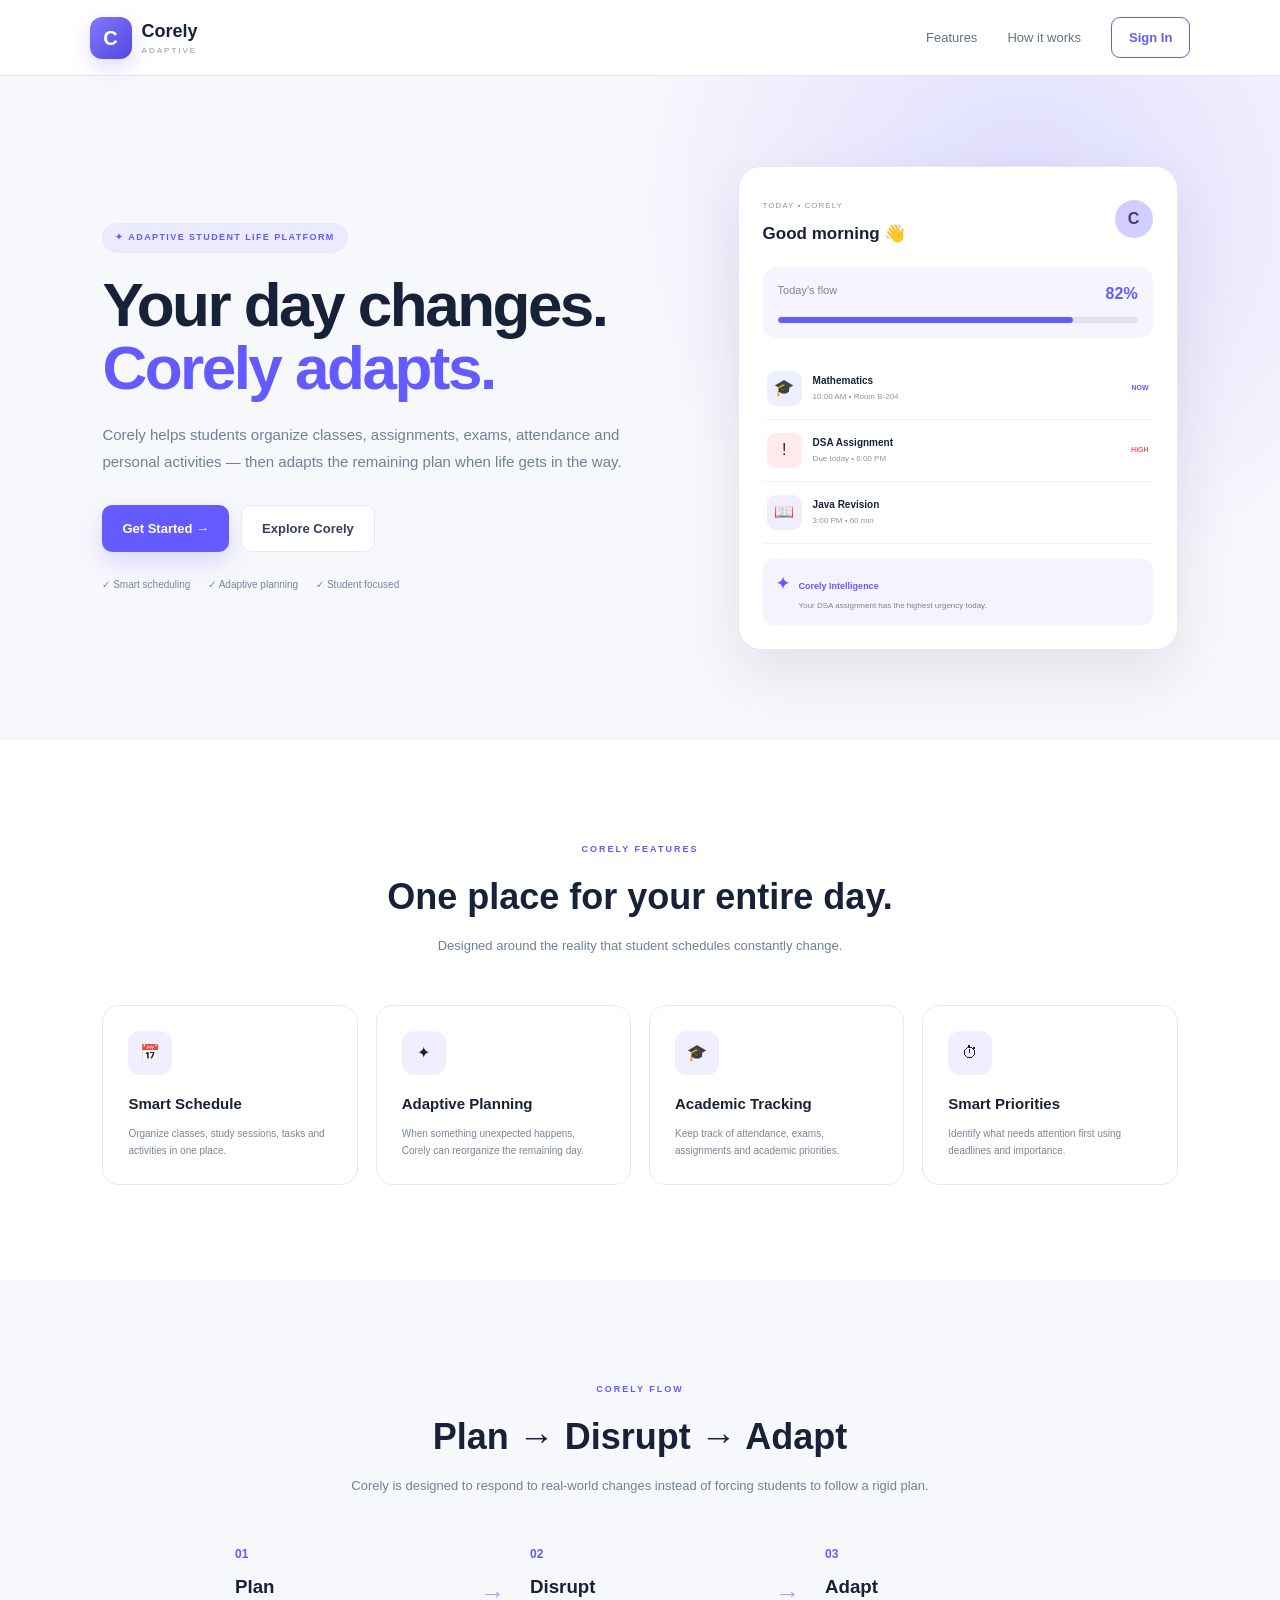
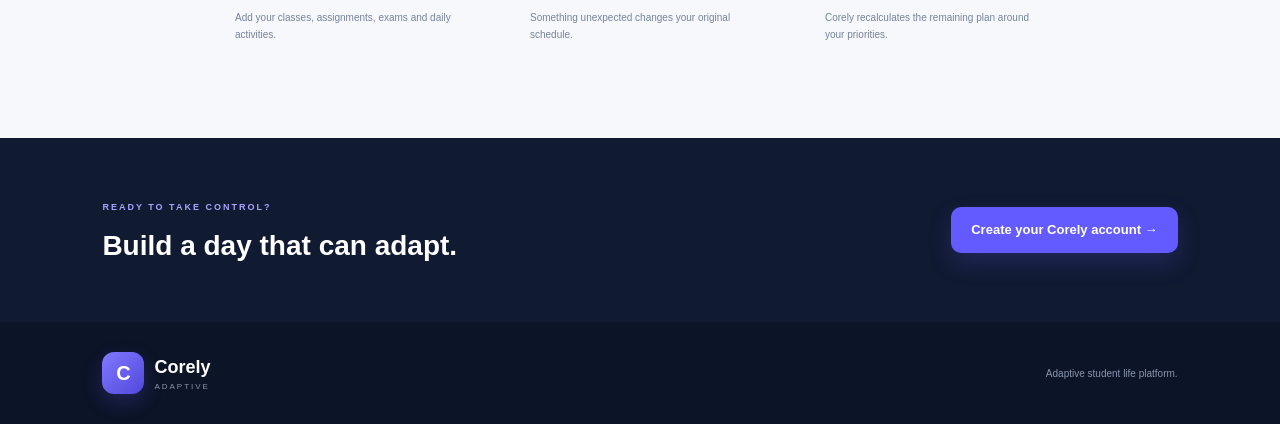
==== frontend/index.html @ 22fdfe1d "Initialize Corely project" ====
<!DOCTYPE html>
<html lang="en">

<head>

    <meta charset="UTF-8">

    <meta name="viewport"
          content="width=device-width, initial-scale=1.0">

    <meta name="description"
          content="Corely - Adaptive Student Life Platform">

    <title>Corely | Adaptive Student Life</title>

    <link rel="stylesheet"
          href="css/style.css">

</head>

<body>

<header class="navbar">

    <a href="index.html" class="brand">

        <div class="brand-logo">C</div>

        <div>
            <strong>Corely</strong>
            <span>ADAPTIVE</span>
        </div>

    </a>


    <nav class="desktop-nav">

        <a href="#features">Features</a>

        <a href="#how-it-works">How it works</a>

        <a href="login.html"
           class="nav-login">
            Sign In
        </a>

    </nav>


    <button class="mobile-menu-btn"
            id="mobileMenuBtn"
            aria-label="Open menu">
        ☰
    </button>

</header>


<div class="mobile-menu" id="mobileMenu">

    <a href="#features">Features</a>

    <a href="#how-it-works">
        How it works
    </a>

    <a href="login.html">
        Sign In
    </a>

</div>


<main>

<section class="hero">

    <div class="hero-content">

        <div class="eyebrow">
            ✦ ADAPTIVE STUDENT LIFE PLATFORM
        </div>

        <h1>
            Your day changes.
            <span>Corely adapts.</span>
        </h1>

        <p>
            Corely helps students organize classes,
            assignments, exams, attendance and
            personal activities — then adapts the
            remaining plan when life gets in the way.
        </p>


        <div class="hero-actions">

            <a href="register.html"
               class="btn btn-primary">
                Get Started →
            </a>

            <a href="#features"
               class="btn btn-secondary">
                Explore Corely
            </a>

        </div>


        <div class="hero-points">

            <span>✓ Smart scheduling</span>

            <span>✓ Adaptive planning</span>

            <span>✓ Student focused</span>

        </div>

    </div>


    <div class="hero-dashboard">

        <div class="dashboard-window">

            <div class="window-top">

                <div>
                    <small>TODAY • CORELY</small>

                    <h3>
                        Good morning 👋
                    </h3>
                </div>

                <div class="avatar">
                    C
                </div>

            </div>


            <div class="flow-card">

                <div class="flow-header">

                    <span>
                        Today's flow
                    </span>

                    <strong>
                        82%
                    </strong>

                </div>

                <div class="progress-bar">
                    <div style="width:82%"></div>
                </div>

            </div>


            <div class="mini-task">

                <div class="task-symbol blue">
                    🎓
                </div>

                <div>
                    <strong>Mathematics</strong>
                    <small>
                        10:00 AM • Room B-204
                    </small>
                </div>

                <span class="status-now">
                    NOW
                </span>

            </div>


            <div class="mini-task">

                <div class="task-symbol red">
                    !
                </div>

                <div>
                    <strong>DSA Assignment</strong>
                    <small>
                        Due today • 6:00 PM
                    </small>
                </div>

                <span class="status-high">
                    HIGH
                </span>

            </div>


            <div class="mini-task">

                <div class="task-symbol purple">
                    📖
                </div>

                <div>
                    <strong>Java Revision</strong>
                    <small>
                        3:00 PM • 60 min
                    </small>
                </div>

            </div>


            <div class="ai-insight">

                <div class="ai-icon">
                    ✦
                </div>

                <div>

                    <strong>
                        Corely Intelligence
                    </strong>

                    <p>
                        Your DSA assignment has
                        the highest urgency today.
                    </p>

                </div>

            </div>

        </div>

    </div>

</section>


<section id="features"
         class="section">

    <div class="section-heading">

        <span>CORELY FEATURES</span>

        <h2>
            One place for your entire day.
        </h2>

        <p>
            Designed around the reality that
            student schedules constantly change.
        </p>

    </div>


    <div class="feature-grid">

        <article class="feature-card">

            <div class="feature-icon">
                📅
            </div>

            <h3>
                Smart Schedule
            </h3>

            <p>
                Organize classes, study sessions,
                tasks and activities in one place.
            </p>

        </article>


        <article class="feature-card">

            <div class="feature-icon">
                ✦
            </div>

            <h3>
                Adaptive Planning
            </h3>

            <p>
                When something unexpected happens,
                Corely can reorganize the remaining day.
            </p>

        </article>


        <article class="feature-card">

            <div class="feature-icon">
                🎓
            </div>

            <h3>
                Academic Tracking
            </h3>

            <p>
                Keep track of attendance, exams,
                assignments and academic priorities.
            </p>

        </article>


        <article class="feature-card">

            <div class="feature-icon">
                ⏱
            </div>

            <h3>
                Smart Priorities
            </h3>

            <p>
                Identify what needs attention first
                using deadlines and importance.
            </p>

        </article>

    </div>

</section>


<section id="how-it-works"
         class="section how-section">

    <div class="section-heading">

        <span>CORELY FLOW</span>

        <h2>
            Plan → Disrupt → Adapt
        </h2>

        <p>
            Corely is designed to respond to
            real-world changes instead of
            forcing students to follow a rigid plan.
        </p>

    </div>


    <div class="steps-grid">

        <article class="step-card">

            <div class="step-number">
                01
            </div>

            <h3>Plan</h3>

            <p>
                Add your classes, assignments,
                exams and daily activities.
            </p>

        </article>


        <div class="step-arrow">→</div>


        <article class="step-card">

            <div class="step-number">
                02
            </div>

            <h3>Disrupt</h3>

            <p>
                Something unexpected changes
                your original schedule.
            </p>

        </article>


        <div class="step-arrow">→</div>


        <article class="step-card">

            <div class="step-number">
                03
            </div>

            <h3>Adapt</h3>

            <p>
                Corely recalculates the remaining
                plan around your priorities.
            </p>

        </article>

    </div>

</section>


<section class="cta-section">

    <div>

        <span>READY TO TAKE CONTROL?</span>

        <h2>
            Build a day that can adapt.
        </h2>

    </div>

    <a href="register.html"
       class="btn btn-primary">
        Create your Corely account →
    </a>

</section>

</main>


<footer class="footer">

    <div class="brand">

        <div class="brand-logo">C</div>

        <div>
            <strong>Corely</strong>
            <span>ADAPTIVE</span>
        </div>

    </div>

    <p>
        Adaptive student life platform.
    </p>

</footer>


<script src="js/api.js"></script>
<script src="js/auth.js"></script>

</body>

</html>
---- frontend/css/style.css ----
* {
    box-sizing: border-box;
    margin: 0;
    padding: 0;
}

:root {

    --primary: #635bff;
    --primary-dark: #5148dc;

    --text: #172238;
    --muted: #718096;

    --background: #f7f8fc;
    --white: #ffffff;

    --border: #e5e9f1;

    --success: #21a67a;
    --danger: #e95d68;

    --shadow:
        0 25px 60px rgba(30, 40, 70, 0.10);

}


html {
    scroll-behavior: smooth;
}


body {

    font-family:
        Inter,
        Arial,
        sans-serif;

    color: var(--text);

    background: var(--background);

    line-height: 1.5;

}


a {
    color: inherit;
}


button,
input,
select,
textarea {
    font: inherit;
}


/* =========================
   BRAND
========================= */

.brand {

    display: flex;

    align-items: center;

    gap: 10px;

    text-decoration: none;

}


.brand-logo {

    width: 42px;
    height: 42px;

    display: grid;

    place-items: center;

    border-radius: 12px;

    background:
        linear-gradient(
            135deg,
            #8179ff,
            #5148dc
        );

    color: white;

    font-size: 20px;

    font-weight: 800;

    box-shadow:
        0 8px 20px
        rgba(99, 91, 255, .22);

}


.brand strong {

    display: block;

    font-size: 18px;

}


.brand span {

    display: block;

    font-size: 8px;

    letter-spacing: 2px;

    color: #8b96a9;

}


/* =========================
   NAVBAR
========================= */

.navbar {

    height: 76px;

    padding: 0 7%;

    background: rgba(255,255,255,.94);

    border-bottom:
        1px solid var(--border);

    display: flex;

    align-items: center;

    justify-content: space-between;

    position: sticky;

    top: 0;

    z-index: 50;

    backdrop-filter: blur(12px);

}


.desktop-nav {

    display: flex;

    align-items: center;

    gap: 30px;

}


.desktop-nav a {

    text-decoration: none;

    color: #657287;

    font-size: 13px;

    transition: .2s;

}


.desktop-nav a:hover {

    color: var(--primary);

}


.nav-login {

    padding: 10px 17px;

    border:
        1px solid var(--primary);

    border-radius: 9px;

    color: var(--primary) !important;

    font-weight: 700;

}


.mobile-menu-btn {

    display: none;

    border: none;

    background: transparent;

    font-size: 24px;

    cursor: pointer;

}


.mobile-menu {

    display: none;

}


/* =========================
   HERO
========================= */

.hero {

    min-height: 650px;

    padding: 90px 8%;

    display: flex;

    align-items: center;

    justify-content: space-between;

    gap: 70px;

    background:
        radial-gradient(
            circle at 80% 20%,
            #dedcff,
            transparent 35%
        );

}


.hero-content {

    max-width: 600px;

}


.eyebrow {

    display: inline-block;

    padding: 8px 13px;

    border-radius: 30px;

    background: #eceaff;

    color: var(--primary);

    font-size: 9px;

    font-weight: 800;

    letter-spacing: 1.4px;

}


.hero h1 {

    margin-top: 20px;

    font-size: clamp(
        40px,
        5vw,
        62px
    );

    line-height: 1.02;

    letter-spacing: -2.5px;

}


.hero h1 span {

    display: block;

    color: var(--primary);

}


.hero-content > p {

    margin-top: 22px;

    max-width: 550px;

    color: var(--muted);

    font-size: 15px;

    line-height: 1.8;

}


.hero-actions {

    display: flex;

    gap: 12px;

    margin-top: 30px;

    flex-wrap: wrap;

}


.btn {

    display: inline-flex;

    align-items: center;

    justify-content: center;

    text-decoration: none;

    padding: 13px 20px;

    border-radius: 10px;

    font-size: 13px;

    font-weight: 700;

    transition: .2s;

}


.btn-primary {

    color: white;

    background: var(--primary);

    box-shadow:
        0 10px 25px
        rgba(99,91,255,.20);

}


.btn-primary:hover {

    background: var(--primary-dark);

    transform: translateY(-2px);

}


.btn-secondary {

    color: #34415a;

    background: white;

    border: 1px solid var(--border);

}


.btn-secondary:hover {

    transform: translateY(-2px);

}


.hero-points {

    display: flex;

    flex-wrap: wrap;

    gap: 18px;

    margin-top: 25px;

    color: #78859a;

    font-size: 10px;

}


/* =========================
   DASHBOARD PREVIEW
========================= */

.hero-dashboard {

    width: min(
        100%,
        440px
    );

}


.dashboard-window {

    padding: 24px;

    border:
        1px solid var(--border);

    border-radius: 23px;

    background: white;

    box-shadow: var(--shadow);

}


.window-top {

    display: flex;

    justify-content: space-between;

    align-items: center;

}


.window-top small {

    color: #8b96a9;

    font-size: 8px;

    letter-spacing: 1px;

}


.window-top h3 {

    margin-top: 6px;

    font-size: 17px;

}


.avatar {

    width: 38px;
    height: 38px;

    border-radius: 50%;

    display: grid;

    place-items: center;

    background: #d2ceff;

    color: #443d79;

    font-weight: 800;

}


.flow-card {

    padding: 15px;

    margin: 20px 0;

    background: #f5f4ff;

    border-radius: 13px;

}


.flow-header {

    display: flex;

    justify-content: space-between;

}


.flow-header span {

    color: #78859a;

    font-size: 11px;

}


.flow-header strong {

    color: var(--primary);

}


.progress-bar {

    height: 6px;

    margin-top: 11px;

    border-radius: 20px;

    background: #e1e2ed;

    overflow: hidden;

}


.progress-bar div {

    height: 100%;

    background: var(--primary);

    border-radius: 20px;

}


.mini-task {

    display: flex;

    align-items: center;

    gap: 11px;

    padding: 13px 4px;

    border-bottom:
        1px solid #f0f2f6;

}


.task-symbol {

    width: 35px;
    height: 35px;

    border-radius: 9px;

    display: grid;

    place-items: center;

}


.task-symbol.blue {
    background: #eeefff;
}


.task-symbol.red {
    background: #ffebec;
}


.task-symbol.purple {
    background: #f1edff;
}


.mini-task strong {

    display: block;

    font-size: 10px;

}


.mini-task small {

    display: block;

    margin-top: 3px;

    color: #8995a8;

    font-size: 8px;

}


.mini-task > span {

    margin-left: auto;

    font-size: 7px;

    font-weight: 800;

}


.status-now {

    color: var(--primary);

}


.status-high {

    color: var(--danger);

}


.ai-insight {

    display: flex;

    gap: 10px;

    margin-top: 15px;

    padding: 13px;

    background: #f4f3ff;

    border-radius: 11px;

}


.ai-icon {

    color: var(--primary);

    font-weight: 800;

}


.ai-insight strong {

    font-size: 9px;

    color: var(--primary);

}


.ai-insight p {

    margin-top: 4px;

    color: #78849a;

    font-size: 8px;

}


/* =========================
   SECTIONS
========================= */

.section {

    padding: 95px 8%;

    background: white;

}


.section-heading {

    max-width: 700px;

    margin: auto;

    text-align: center;

}


.section-heading > span {

    color: var(--primary);

    font-size: 9px;

    letter-spacing: 2px;

    font-weight: 800;

}


.section-heading h2 {

    margin-top: 11px;

    font-size: clamp(
        28px,
        4vw,
        36px
    );

}


.section-heading p {

    margin-top: 12px;

    color: var(--muted);

    font-size: 13px;

}


/* =========================
   FEATURES
========================= */

.feature-grid {

    display: grid;

    grid-template-columns:
        repeat(4, 1fr);

    gap: 18px;

    margin-top: 50px;

}


.feature-card {

    padding: 25px;

    border:
        1px solid var(--border);

    border-radius: 17px;

    background: white;

    transition: .25s;

}


.feature-card:hover {

    transform: translateY(-6px);

    box-shadow:
        0 18px 40px
        rgba(40,50,80,.08);

}


.feature-icon {

    width: 44px;
    height: 44px;

    display: grid;

    place-items: center;

    border-radius: 12px;

    background: #f0efff;

    margin-bottom: 18px;

}


.feature-card h3 {

    font-size: 15px;

}


.feature-card p {

    margin-top: 9px;

    color: #78859a;

    font-size: 10px;

    line-height: 1.7;

}


/* =========================
   HOW IT WORKS
========================= */

.how-section {

    background: #f7f8fc;

}


.steps-grid {

    display: flex;

    justify-content: center;

    align-items: center;

    gap: 25px;

    margin-top: 50px;

}


.step-card {

    width: 220px;

}


.step-number {

    color: var(--primary);

    font-weight: 800;

    font-size: 12px;

}


.step-card h3 {

    margin-top: 10px;

}


.step-card p {

    margin-top: 8px;

    color: #76839a;

    font-size: 10px;

    line-height: 1.7;

}


.step-arrow {

    color: #aaa5ff;

    font-size: 25px;

}


/* =========================
   CTA
========================= */

.cta-section {

    margin: 0;

    padding: 55px 8%;

    display: flex;

    align-items: center;

    justify-content: space-between;

    gap: 30px;

    background: #101a31;

    color: white;

}


.cta-section span {

    color: #a8a3ff;

    font-size: 9px;

    letter-spacing: 2px;

    font-weight: 800;

}


.cta-section h2 {

    margin-top: 8px;

    font-size: 28px;

}


/* =========================
   FOOTER
========================= */

.footer {

    padding: 30px 8%;

    background: #0c1427;

    color: white;

    display: flex;

    justify-content: space-between;

    align-items: center;

}


.footer p {

    color: #8996ad;

    font-size: 10px;

}


/* =========================
   AUTH PAGES
========================= */

.auth-page {

    min-height: 100vh;

    display: grid;

    place-items: center;

    padding: 30px;

    background:
        radial-gradient(
            circle at 20% 20%,
            #e2e0ff,
            transparent 35%
        ),
        #f7f8fc;

}


.auth-container {

    width: min(
        100%,
        430px
    );

    padding: 35px;

    background: white;

    border:
        1px solid var(--border);

    border-radius: 22px;

    box-shadow: var(--shadow);

}


.auth-brand {

    text-align: center;

    margin-bottom: 25px;

}


.auth-logo {

    width: 50px;
    height: 50px;

    display: grid;

    place-items: center;

    margin: 0 auto 15px;

    border-radius: 14px;

    background: var(--primary);

    color: white;

    font-size: 22px;

    font-weight: 800;

}


.auth-container h1 {

    text-align: center;

    font-size: 25px;

}


.auth-subtitle {

    margin-top: 7px;

    margin-bottom: 25px;

    text-align: center;

    color: var(--muted);

    font-size: 12px;

}


.form-group {

    margin-bottom: 16px;

}


.form-group label {

    display: block;

    margin-bottom: 6px;

    font-size: 11px;

    font-weight: 700;

}


.form-group input,
.form-group select {

    width: 100%;

    padding: 12px;

    border:
        1px solid #dfe4ec;

    border-radius: 9px;

    outline: none;

    background: white;

}


.form-group input:focus,
.form-group select:focus {

    border-color: var(--primary);

    box-shadow:
        0 0 0 3px
        rgba(99,91,255,.08);

}


.form-error {

    display: none;

    margin-top: 5px;

    color: var(--danger);

    font-size: 9px;

}


.form-error.show {

    display: block;

}


.auth-button {

    width: 100%;

    border: none;

    cursor: pointer;

    padding: 13px;

    border-radius: 10px;

    background: var(--primary);

    color: white;

    font-weight: 800;

}


.auth-button:hover {

    background: var(--primary-dark);

}


.auth-footer {

    margin-top: 20px;

    text-align: center;

    color: var(--muted);

    font-size: 11px;

}


.auth-footer a {

    color: var(--primary);

    font-weight: 700;

    text-decoration: none;

}


.demo-note {

    margin-top: 18px;

    padding: 10px;

    border-radius: 8px;

    background: #f5f4ff;

    color: #706b9e;

    font-size: 9px;

    text-align: center;

}


/* =========================
   APP LAYOUT
========================= */

.app-layout {

    min-height: 100vh;

    display: flex;

}


.sidebar {

    width: 245px;

    min-height: 100vh;

    position: fixed;

    left: 0;

    top: 0;

    background: #101a31;

    color: white;

    padding: 25px 15px;

}


.sidebar .brand {

    padding: 0 10px;

    margin-bottom: 35px;

}


.sidebar .brand strong {

    color: white;

}


.sidebar .brand span {

    color: #8996ad;

}


.sidebar-nav {

    display: flex;

    flex-direction: column;

    gap: 5px;

}


.sidebar-nav a {

    display: flex;

    align-items: center;

    gap: 11px;

    padding: 11px 12px;

    border-radius: 9px;

    color: #aeb8ca;

    text-decoration: none;

    font-size: 12px;

    transition: .2s;

}


.sidebar-nav a:hover,
.sidebar-nav a.active {

    background: rgba(255,255,255,.08);

    color: white;

}


.app-main {

    width: calc(100% - 245px);

    margin-left: 245px;

    padding: 30px;

}


.app-header {

    display: flex;

    justify-content: space-between;

    align-items: center;

    margin-bottom: 28px;

}


.app-header h1 {

    font-size: 25px;

}


.app-header p {

    margin-top: 4px;

    color: var(--muted);

    font-size: 11px;

}


.profile-chip {

    display: flex;

    align-items: center;

    gap: 9px;

    padding: 7px 12px;

    border-radius: 30px;

    background: white;

    border: 1px solid var(--border);

}


.profile-avatar {

    width: 30px;
    height: 30px;

    border-radius: 50%;

    display: grid;

    place-items: center;

    background: #d2ceff;

    color: #443d79;

    font-size: 10px;

    font-weight: 800;

}


/* =========================
   DASHBOARD CARDS
========================= */

.stats-grid {

    display: grid;

    grid-template-columns:
        repeat(4, 1fr);

    gap: 15px;

}


.stat-card {

    padding: 20px;

    border:
        1px solid var(--border);

    border-radius: 15px;

    background: white;

}


.stat-card small {

    color: #8b96a9;

    font-size: 9px;

}


.stat-card h2 {

    margin-top: 8px;

    font-size: 25px;

}


.stat-card p {

    margin-top: 4px;

    color: var(--muted);

    font-size: 9px;

}


.dashboard-grid {

    display: grid;

    grid-template-columns:
        1.5fr 1fr;

    gap: 18px;

    margin-top: 18px;

}


.panel {

    padding: 22px;

    border:
        1px solid var(--border);

    border-radius: 16px;

    background: white;

}


.panel-header {

    display: flex;

    justify-content: space-between;

    align-items: center;

    margin-bottom: 18px;

}


.panel-header h2 {

    font-size: 15px;

}


.panel-header a {

    color: var(--primary);

    font-size: 9px;

    text-decoration: none;

    font-weight: 700;

}


.schedule-row {

    display: flex;

    align-items: center;

    gap: 12px;

    padding: 13px 0;

    border-bottom:
        1px solid #f0f2f6;

}


.schedule-row:last-child {

    border-bottom: none;

}


.schedule-time {

    width: 65px;

    color: #7d899b;

    font-size: 9px;

}


.schedule-dot {

    width: 9px;
    height: 9px;

    border-radius: 50%;

    background: var(--primary);

}


.schedule-row strong {

    display: block;

    font-size: 10px;

}


.schedule-row small {

    color: #8a96a9;

    font-size: 8px;

}


.priority-item {

    padding: 12px;

    border-radius: 10px;

    margin-bottom: 9px;

    background: #f7f8fc;

}


.priority-item strong {

    font-size: 10px;

}


.priority-item p {

    margin-top: 3px;

    color: var(--muted);

    font-size: 8px;

}


.adaptive-card {

    margin-top: 18px;

    padding: 18px;

    border-radius: 15px;

    background:
        linear-gradient(
            135deg,
            #f2f0ff,
            #faf9ff
        );

    border:
        1px solid #e3e0ff;

}


.adaptive-card strong {

    color: var(--primary);

    font-size: 11px;

}


.adaptive-card p {

    margin-top: 7px;

    color: #69758a;

    font-size: 9px;

    line-height: 1.6;

}


/* =========================
   TABLE / TASKS
========================= */

.page-panel {

    padding: 22px;

    border:
        1px solid var(--border);

    border-radius: 16px;

    background: white;

}


.task-list {

    display: flex;

    flex-direction: column;

}


.task-row {

    display: grid;

    grid-template-columns:
        35px 1fr 100px 90px;

    align-items: center;

    gap: 12px;

    padding: 15px 5px;

    border-bottom:
        1px solid #eef1f5;

}


.task-check {

    width: 18px;
    height: 18px;

}


.task-row strong {

    font-size: 11px;

}


.task-row small {

    display: block;

    margin-top: 3px;

    color: #8995a8;

    font-size: 8px;

}


.badge {

    display: inline-block;

    padding: 5px 8px;

    border-radius: 20px;

    font-size: 7px;

    font-weight: 800;

}


.badge-high {

    background: #ffebed;

    color: #d94c59;

}


.badge-medium {

    background: #fff4db;

    color: #a66a00;

}


.badge-low {

    background: #e8f7f1;

    color: #21815f;

}


/* =========================
   RESPONSIVE
========================= */

@media(max-width: 1000px) {

    .hero {

        padding:
            70px 5%;

    }


    .feature-grid {

        grid-template-columns:
            repeat(2, 1fr);

    }


    .stats-grid {

        grid-template-columns:
            repeat(2, 1fr);

    }


    .dashboard-grid {

        grid-template-columns: 1fr;

    }

}


@media(max-width: 750px) {

    .desktop-nav {

        display: none;

    }


    .mobile-menu-btn {

        display: block;

    }


    .mobile-menu {

        position: fixed;

        top: 76px;

        left: 0;

        right: 0;

        z-index: 40;

        padding: 15px;

        background: white;

        border-bottom:
            1px solid var(--border);

        box-shadow:
            0 15px 30px
            rgba(0,0,0,.08);

    }


    .mobile-menu.show {

        display: block;

    }


    .mobile-menu a {

        display: block;

        padding: 13px;

        text-decoration: none;

        color: #5d6a80;

        font-size: 12px;

    }


    .hero {

        flex-direction: column;

        align-items: stretch;

        padding:
            60px 25px;

    }


    .hero-dashboard {

        width: 100%;

    }


    .section {

        padding:
            70px 25px;

    }


    .steps-grid {

        flex-direction: column;

    }


    .step-arrow {

        transform: rotate(90deg);

    }


    .cta-section {

        flex-direction: column;

        align-items: flex-start;

        padding:
            45px 25px;

    }


    .footer {

        flex-direction: column;

        gap: 15px;

        align-items: flex-start;

    }


    .sidebar {

        width: 0;

        padding: 0;

        overflow: hidden;

    }


    .app-main {

        width: 100%;

        margin-left: 0;

        padding: 20px;

    }


    .stats-grid {

        grid-template-columns: 1fr;

    }


    .task-row {

        grid-template-columns:
            30px 1fr;

    }


    .task-row > :nth-child(3),
    .task-row > :nth-child(4) {

        display: none;

    }

}


@media(max-width: 480px) {

    .hero h1 {

        font-size: 38px;

    }


    .hero-actions {

        flex-direction: column;

    }


    .hero-actions .btn {

        width: 100%;

    }


    .auth-container {

        padding: 25px;

    }

}
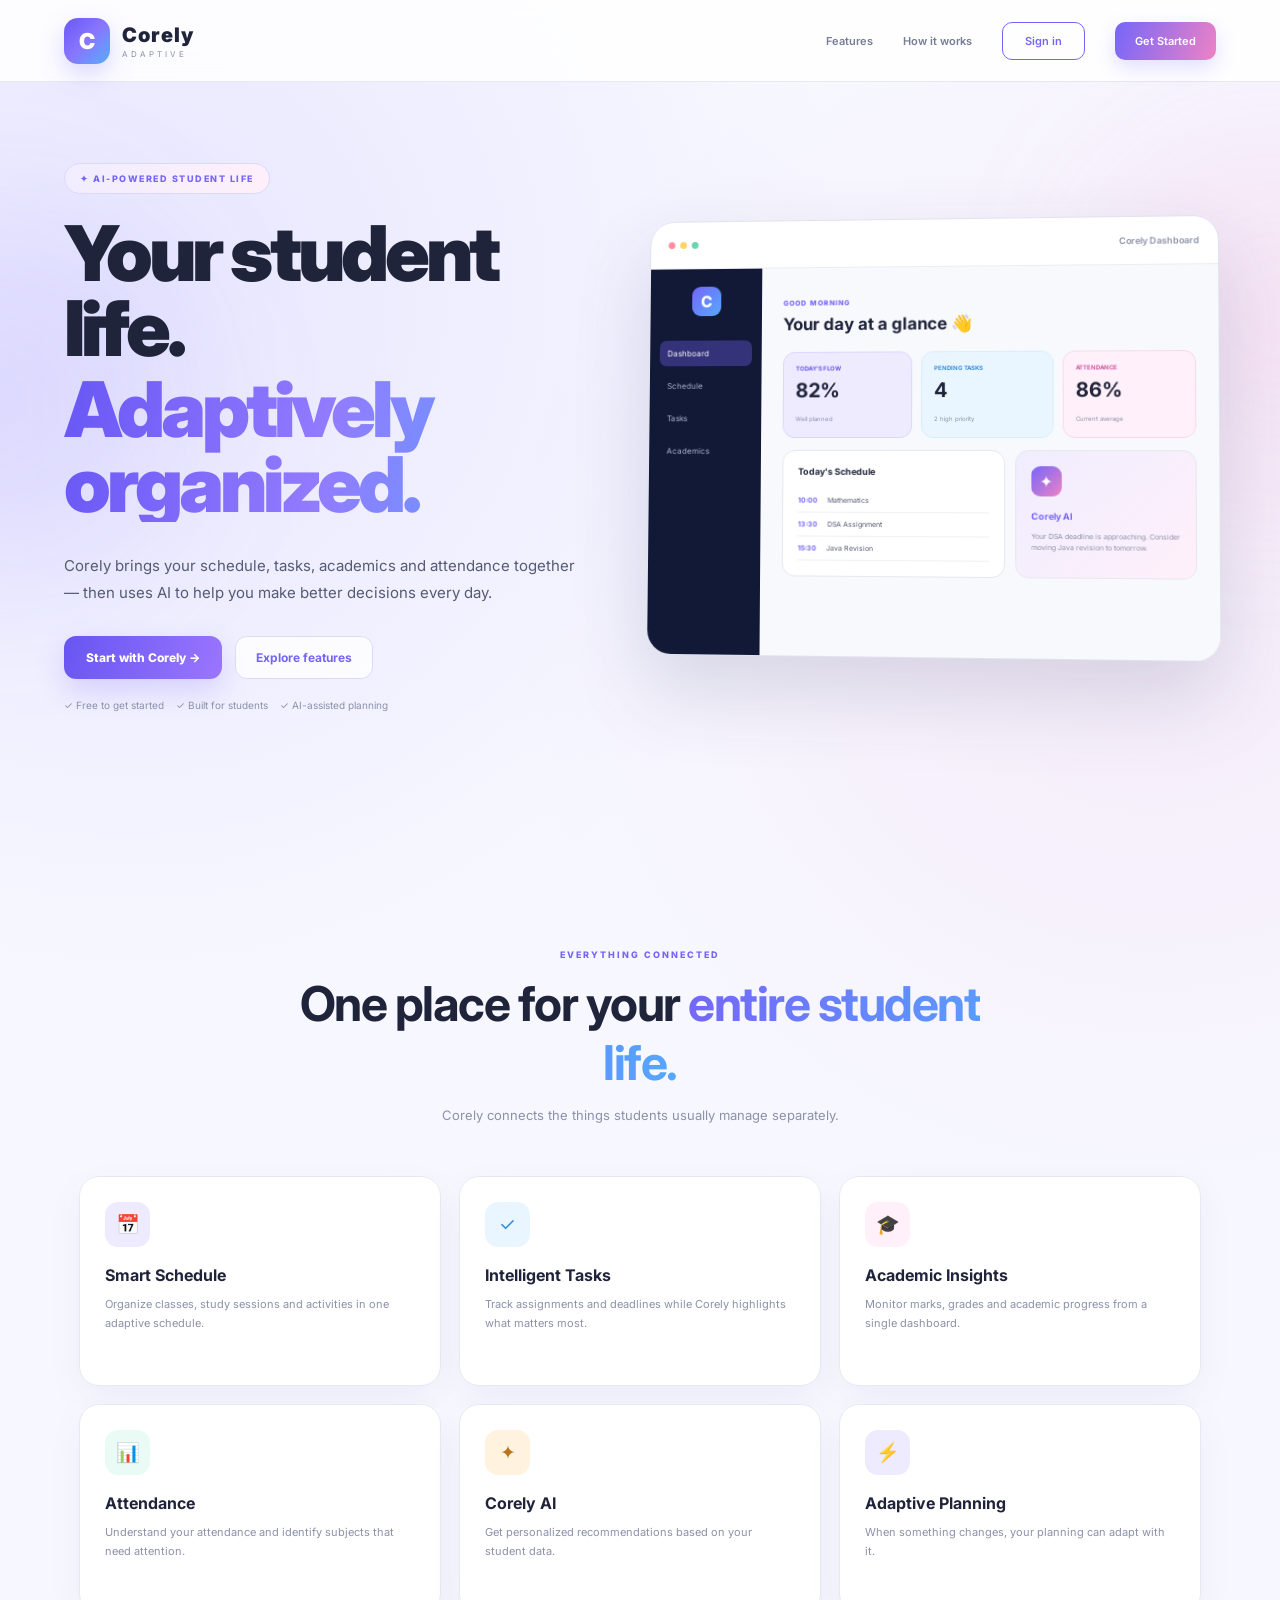
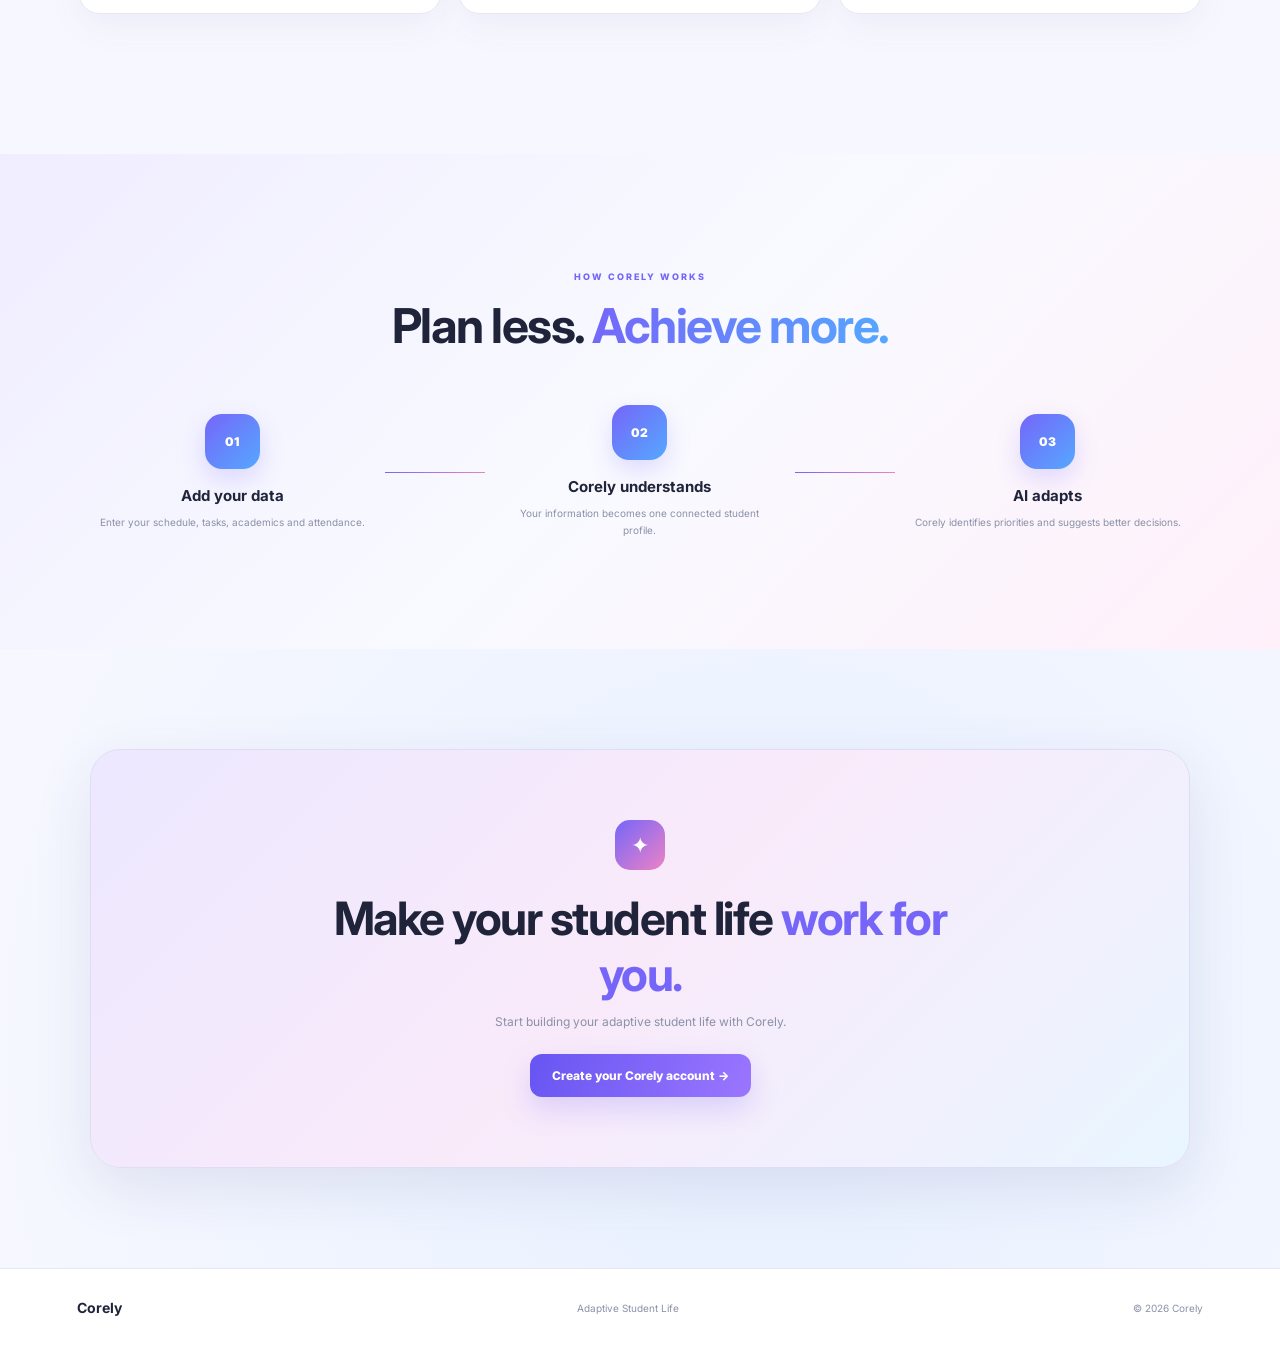
==== commit ca841565: "Build Corely frontend and backend features" ====
--- a/frontend/index.html
+++ b/frontend/index.html
@@ -8,69 +8,69 @@
     <meta name="viewport"
           content="width=device-width, initial-scale=1.0">
 
-    <meta name="description"
-          content="Corely - Adaptive Student Life Platform">
-
     <title>Corely | Adaptive Student Life</title>
 
     <link rel="stylesheet"
-          href="css/style.css">
+          href="css/landing.css">
 
 </head>
 
 <body>
 
-<header class="navbar">
-
-    <a href="index.html" class="brand">
-
-        <div class="brand-logo">C</div>
+<!-- =========================
+     NAVBAR
+========================= -->
+
+<header class="landing-nav">
+
+    <a href="index.html"
+       class="brand">
+
+        <div class="brand-icon">
+            C
+        </div>
 
         <div>
-            <strong>Corely</strong>
-            <span>ADAPTIVE</span>
+            <strong>
+                Corely
+            </strong>
+
+            <span>
+                ADAPTIVE
+            </span>
         </div>
 
     </a>
 
 
-    <nav class="desktop-nav">
-
-        <a href="#features">Features</a>
-
-        <a href="#how-it-works">How it works</a>
+    <nav>
+
+        <a href="#features">
+            Features
+        </a>
+
+        <a href="#how">
+            How it works
+        </a>
 
         <a href="login.html"
            class="nav-login">
-            Sign In
+            Sign in
         </a>
 
+        <a href="register.html"
+           class="nav-register">
+            Get Started
+        </a>
+
     </nav>
 
-
-    <button class="mobile-menu-btn"
-            id="mobileMenuBtn"
-            aria-label="Open menu">
-        ☰
-    </button>
-
 </header>
 
 
-<div class="mobile-menu" id="mobileMenu">
-
-    <a href="#features">Features</a>
-
-    <a href="#how-it-works">
-        How it works
-    </a>
-
-    <a href="login.html">
-        Sign In
-    </a>
-
-</div>
-
+<!-- =========================
+     HERO
+========================= -->
 
 <main>
 
@@ -78,168 +78,237 @@
 
     <div class="hero-content">
 
-        <div class="eyebrow">
-            ✦ ADAPTIVE STUDENT LIFE PLATFORM
-        </div>
+        <div class="hero-badge">
+            ✦ AI-POWERED STUDENT LIFE
+        </div>
+
 
         <h1>
-            Your day changes.
-            <span>Corely adapts.</span>
+
+            Your student life.
+
+            <span>
+                Adaptively organized.
+            </span>
+
         </h1>
 
+
         <p>
-            Corely helps students organize classes,
-            assignments, exams, attendance and
-            personal activities — then adapts the
-            remaining plan when life gets in the way.
+
+            Corely brings your schedule, tasks,
+            academics and attendance together —
+            then uses AI to help you make better
+            decisions every day.
+
         </p>
 
 
-        <div class="hero-actions">
+        <div class="hero-buttons">
 
             <a href="register.html"
-               class="btn btn-primary">
-                Get Started →
+               class="primary-btn">
+
+                Start with Corely
+                →
+
             </a>
 
+
             <a href="#features"
-               class="btn btn-secondary">
-                Explore Corely
+               class="secondary-btn">
+
+                Explore features
+
             </a>
 
         </div>
 
 
-        <div class="hero-points">
-
-            <span>✓ Smart scheduling</span>
-
-            <span>✓ Adaptive planning</span>
-
-            <span>✓ Student focused</span>
+        <div class="hero-note">
+
+            ✓ Free to get started
+            &nbsp;&nbsp;
+            ✓ Built for students
+            &nbsp;&nbsp;
+            ✓ AI-assisted planning
 
         </div>
 
     </div>
 
 
-    <div class="hero-dashboard">
-
-        <div class="dashboard-window">
-
-            <div class="window-top">
-
-                <div>
-                    <small>TODAY • CORELY</small>
-
-                    <h3>
-                        Good morning 👋
-                    </h3>
+    <!-- =========================
+         HERO DASHBOARD PREVIEW
+    ========================= -->
+
+    <div class="hero-preview">
+
+        <div class="preview-window">
+
+            <div class="preview-top">
+
+                <div class="preview-dots">
+
+                    <i></i>
+                    <i></i>
+                    <i></i>
+
                 </div>
 
-                <div class="avatar">
-                    C
+                <span>
+                    Corely Dashboard
+                </span>
+
+            </div>
+
+
+            <div class="preview-body">
+
+                <div class="preview-sidebar">
+
+                    <div class="mini-logo">
+                        C
+                    </div>
+
+                    <div class="mini-nav active">
+                        Dashboard
+                    </div>
+
+                    <div class="mini-nav">
+                        Schedule
+                    </div>
+
+                    <div class="mini-nav">
+                        Tasks
+                    </div>
+
+                    <div class="mini-nav">
+                        Academics
+                    </div>
+
                 </div>
 
-            </div>
-
-
-            <div class="flow-card">
-
-                <div class="flow-header">
-
-                    <span>
-                        Today's flow
-                    </span>
-
-                    <strong>
-                        82%
-                    </strong>
+
+                <div class="preview-main">
+
+                    <div class="preview-heading">
+
+                        <small>
+                            GOOD MORNING
+                        </small>
+
+                        <h3>
+                            Your day at a glance 👋
+                        </h3>
+
+                    </div>
+
+
+                    <div class="preview-stats">
+
+                        <div class="mini-card purple">
+
+                            <small>
+                                TODAY'S FLOW
+                            </small>
+
+                            <strong>
+                                82%
+                            </strong>
+
+                            <span>
+                                Well planned
+                            </span>
+
+                        </div>
+
+
+                        <div class="mini-card blue">
+
+                            <small>
+                                PENDING TASKS
+                            </small>
+
+                            <strong>
+                                4
+                            </strong>
+
+                            <span>
+                                2 high priority
+                            </span>
+
+                        </div>
+
+
+                        <div class="mini-card pink">
+
+                            <small>
+                                ATTENDANCE
+                            </small>
+
+                            <strong>
+                                86%
+                            </strong>
+
+                            <span>
+                                Current average
+                            </span>
+
+                        </div>
+
+                    </div>
+
+
+                    <div class="preview-bottom">
+
+                        <div class="schedule-preview">
+
+                            <strong>
+                                Today's Schedule
+                            </strong>
+
+                            <div>
+                                <b>10:00</b>
+                                Mathematics
+                            </div>
+
+                            <div>
+                                <b>13:30</b>
+                                DSA Assignment
+                            </div>
+
+                            <div>
+                                <b>15:30</b>
+                                Java Revision
+                            </div>
+
+                        </div>
+
+
+                        <div class="ai-preview">
+
+                            <div class="ai-symbol">
+                                ✦
+                            </div>
+
+                            <strong>
+                                Corely AI
+                            </strong>
+
+                            <p>
+                                Your DSA deadline is
+                                approaching. Consider
+                                moving Java revision
+                                to tomorrow.
+                            </p>
+
+                        </div>
+
+                    </div>
 
                 </div>
 
-                <div class="progress-bar">
-                    <div style="width:82%"></div>
-                </div>
-
-            </div>
-
-
-            <div class="mini-task">
-
-                <div class="task-symbol blue">
-                    🎓
-                </div>
-
-                <div>
-                    <strong>Mathematics</strong>
-                    <small>
-                        10:00 AM • Room B-204
-                    </small>
-                </div>
-
-                <span class="status-now">
-                    NOW
-                </span>
-
-            </div>
-
-
-            <div class="mini-task">
-
-                <div class="task-symbol red">
-                    !
-                </div>
-
-                <div>
-                    <strong>DSA Assignment</strong>
-                    <small>
-                        Due today • 6:00 PM
-                    </small>
-                </div>
-
-                <span class="status-high">
-                    HIGH
-                </span>
-
-            </div>
-
-
-            <div class="mini-task">
-
-                <div class="task-symbol purple">
-                    📖
-                </div>
-
-                <div>
-                    <strong>Java Revision</strong>
-                    <small>
-                        3:00 PM • 60 min
-                    </small>
-                </div>
-
-            </div>
-
-
-            <div class="ai-insight">
-
-                <div class="ai-icon">
-                    ✦
-                </div>
-
-                <div>
-
-                    <strong>
-                        Corely Intelligence
-                    </strong>
-
-                    <p>
-                        Your DSA assignment has
-                        the highest urgency today.
-                    </p>
-
-                </div>
-
             </div>
 
         </div>
@@ -249,20 +318,28 @@
 </section>
 
 
+
+<!-- =========================
+     FEATURES
+========================= -->
+
 <section id="features"
-         class="section">
+         class="features">
 
     <div class="section-heading">
 
-        <span>CORELY FEATURES</span>
+        <span>
+            EVERYTHING CONNECTED
+        </span>
 
         <h2>
-            One place for your entire day.
+            One place for your
+            <strong>entire student life.</strong>
         </h2>
 
         <p>
-            Designed around the reality that
-            student schedules constantly change.
+            Corely connects the things students
+            usually manage separately.
         </p>
 
     </div>
@@ -270,7 +347,8 @@
 
     <div class="feature-grid">
 
-        <article class="feature-card">
+
+        <div class="feature-card purple-card">
 
             <div class="feature-icon">
                 📅
@@ -281,196 +359,259 @@
             </h3>
 
             <p>
-                Organize classes, study sessions,
-                tasks and activities in one place.
-            </p>
-
-        </article>
-
-
-        <article class="feature-card">
+                Organize classes, study sessions
+                and activities in one adaptive
+                schedule.
+            </p>
+
+        </div>
+
+
+        <div class="feature-card blue-card">
+
+            <div class="feature-icon">
+                ✓
+            </div>
+
+            <h3>
+                Intelligent Tasks
+            </h3>
+
+            <p>
+                Track assignments and deadlines
+                while Corely highlights what
+                matters most.
+            </p>
+
+        </div>
+
+
+        <div class="feature-card pink-card">
+
+            <div class="feature-icon">
+                🎓
+            </div>
+
+            <h3>
+                Academic Insights
+            </h3>
+
+            <p>
+                Monitor marks, grades and academic
+                progress from a single dashboard.
+            </p>
+
+        </div>
+
+
+        <div class="feature-card green-card">
+
+            <div class="feature-icon">
+                📊
+            </div>
+
+            <h3>
+                Attendance
+            </h3>
+
+            <p>
+                Understand your attendance and
+                identify subjects that need attention.
+            </p>
+
+        </div>
+
+
+        <div class="feature-card orange-card">
 
             <div class="feature-icon">
                 ✦
             </div>
 
             <h3>
+                Corely AI
+            </h3>
+
+            <p>
+                Get personalized recommendations
+                based on your student data.
+            </p>
+
+        </div>
+
+
+        <div class="feature-card purple-card">
+
+            <div class="feature-icon">
+                ⚡
+            </div>
+
+            <h3>
                 Adaptive Planning
             </h3>
 
             <p>
-                When something unexpected happens,
-                Corely can reorganize the remaining day.
-            </p>
-
-        </article>
-
-
-        <article class="feature-card">
-
-            <div class="feature-icon">
-                🎓
-            </div>
-
-            <h3>
-                Academic Tracking
-            </h3>
-
-            <p>
-                Keep track of attendance, exams,
-                assignments and academic priorities.
-            </p>
-
-        </article>
-
-
-        <article class="feature-card">
-
-            <div class="feature-icon">
-                ⏱
-            </div>
-
-            <h3>
-                Smart Priorities
-            </h3>
-
-            <p>
-                Identify what needs attention first
-                using deadlines and importance.
-            </p>
-
-        </article>
+                When something changes, your
+                planning can adapt with it.
+            </p>
+
+        </div>
 
     </div>
 
 </section>
 
 
-<section id="how-it-works"
-         class="section how-section">
+
+<!-- =========================
+     HOW IT WORKS
+========================= -->
+
+<section id="how"
+         class="how-section">
 
     <div class="section-heading">
 
-        <span>CORELY FLOW</span>
+        <span>
+            HOW CORELY WORKS
+        </span>
 
         <h2>
-            Plan → Disrupt → Adapt
+            Plan less.
+            <strong>Achieve more.</strong>
         </h2>
 
-        <p>
-            Corely is designed to respond to
-            real-world changes instead of
-            forcing students to follow a rigid plan.
-        </p>
-
     </div>
 
 
-    <div class="steps-grid">
-
-        <article class="step-card">
+    <div class="steps">
+
+        <div class="step">
 
             <div class="step-number">
                 01
             </div>
 
-            <h3>Plan</h3>
-
-            <p>
-                Add your classes, assignments,
-                exams and daily activities.
-            </p>
-
-        </article>
-
-
-        <div class="step-arrow">→</div>
-
-
-        <article class="step-card">
+            <h3>
+                Add your data
+            </h3>
+
+            <p>
+                Enter your schedule, tasks,
+                academics and attendance.
+            </p>
+
+        </div>
+
+
+        <div class="step-line"></div>
+
+
+        <div class="step">
 
             <div class="step-number">
                 02
             </div>
 
-            <h3>Disrupt</h3>
-
-            <p>
-                Something unexpected changes
-                your original schedule.
-            </p>
-
-        </article>
-
-
-        <div class="step-arrow">→</div>
-
-
-        <article class="step-card">
+            <h3>
+                Corely understands
+            </h3>
+
+            <p>
+                Your information becomes one
+                connected student profile.
+            </p>
+
+        </div>
+
+
+        <div class="step-line"></div>
+
+
+        <div class="step">
 
             <div class="step-number">
                 03
             </div>
 
-            <h3>Adapt</h3>
-
-            <p>
-                Corely recalculates the remaining
-                plan around your priorities.
-            </p>
-
-        </article>
+            <h3>
+                AI adapts
+            </h3>
+
+            <p>
+                Corely identifies priorities and
+                suggests better decisions.
+            </p>
+
+        </div>
 
     </div>
 
 </section>
 
 
-<section class="cta-section">
+
+<!-- =========================
+     CTA
+========================= -->
+
+<section class="cta">
 
     <div>
 
-        <span>READY TO TAKE CONTROL?</span>
+        <div class="cta-sparkle">
+            ✦
+        </div>
 
         <h2>
-            Build a day that can adapt.
+            Make your student life
+            <span>
+                work for you.
+            </span>
         </h2>
 
+        <p>
+            Start building your adaptive student
+            life with Corely.
+        </p>
+
+        <a href="register.html"
+           class="primary-btn">
+
+            Create your Corely account
+            →
+
+        </a>
+
     </div>
 
-    <a href="register.html"
-       class="btn btn-primary">
-        Create your Corely account →
-    </a>
-
 </section>
 
 </main>
 
 
-<footer class="footer">
-
-    <div class="brand">
-
-        <div class="brand-logo">C</div>
-
-        <div>
-            <strong>Corely</strong>
-            <span>ADAPTIVE</span>
-        </div>
-
-    </div>
-
-    <p>
-        Adaptive student life platform.
-    </p>
+
+<!-- =========================
+     FOOTER
+========================= -->
+
+<footer>
+
+    <strong>
+        Corely
+    </strong>
+
+    <span>
+        Adaptive Student Life
+    </span>
+
+    <span>
+        © 2026 Corely
+    </span>
 
 </footer>
 
 
-<script src="js/api.js"></script>
-<script src="js/auth.js"></script>
-
 </body>
 
 </html>
--- a/frontend/css/landing.css
+++ b/frontend/css/landing.css
@@ -0,0 +1,2077 @@
+@import url('https://fonts.googleapis.com/css2?family=Inter:wght@400;500;600;700;800;900&display=swap');
+
+
+/* =====================================================
+   CORELY LANDING PAGE
+===================================================== */
+
+:root {
+
+    --bg: #f7f8ff;
+
+    --white: #ffffff;
+
+    --dark: #20243a;
+
+    --text: #555b73;
+
+    --muted: #8b91a8;
+
+    --purple: #7566f9;
+
+    --purple-dark: #5d4ae8;
+
+    --purple-light: #eeeaff;
+
+    --blue: #55a8ff;
+
+    --blue-light: #eaf6ff;
+
+    --pink: #ed82c5;
+
+    --pink-light: #fff0fa;
+
+    --green: #52cda0;
+
+    --orange: #ffb35c;
+
+    --border: #e7e8f1;
+
+    --shadow:
+        0 20px 60px rgba(47, 53, 105, 0.10);
+}
+
+
+* {
+
+    margin: 0;
+
+    padding: 0;
+
+    box-sizing: border-box;
+
+}
+
+
+html {
+
+    scroll-behavior: smooth;
+
+}
+
+
+body {
+
+    font-family:
+        "Inter",
+        "Segoe UI",
+        Arial,
+        sans-serif;
+
+    background:
+
+        radial-gradient(
+            circle at 10% 10%,
+            rgba(117, 102, 249, 0.12),
+            transparent 25%
+        ),
+
+        radial-gradient(
+            circle at 90% 20%,
+            rgba(237, 130, 197, 0.10),
+            transparent 25%
+        ),
+
+        radial-gradient(
+            circle at 60% 90%,
+            rgba(85, 168, 255, 0.10),
+            transparent 30%
+        ),
+
+        var(--bg);
+
+    color: var(--text);
+
+    min-height: 100vh;
+
+    overflow-x: hidden;
+
+}
+
+
+/* =====================================================
+   FLOATING BACKGROUND
+===================================================== */
+
+body::before {
+
+    content: "";
+
+    position: fixed;
+
+    width: 350px;
+
+    height: 350px;
+
+    left: -180px;
+
+    top: 25%;
+
+    border-radius: 50%;
+
+    background:
+        rgba(117, 102, 249, 0.12);
+
+    filter: blur(80px);
+
+    pointer-events: none;
+
+    animation:
+        floatLeft 8s ease-in-out infinite alternate;
+
+    z-index: -1;
+
+}
+
+
+body::after {
+
+    content: "";
+
+    position: fixed;
+
+    width: 350px;
+
+    height: 350px;
+
+    right: -170px;
+
+    top: 15%;
+
+    border-radius: 50%;
+
+    background:
+        rgba(237, 130, 197, 0.12);
+
+    filter: blur(80px);
+
+    pointer-events: none;
+
+    animation:
+        floatRight 9s ease-in-out infinite alternate;
+
+    z-index: -1;
+
+}
+
+
+@keyframes floatLeft {
+
+    from {
+        transform: translate(0, 0);
+    }
+
+    to {
+        transform: translate(70px, -50px);
+    }
+
+}
+
+
+@keyframes floatRight {
+
+    from {
+        transform: translate(0, 0);
+    }
+
+    to {
+        transform: translate(-60px, 50px);
+    }
+
+}
+
+
+/* =====================================================
+   NAVBAR
+===================================================== */
+
+.landing-nav {
+
+    position: sticky;
+
+    top: 0;
+
+    z-index: 1000;
+
+    height: 82px;
+
+    display: flex;
+
+    align-items: center;
+
+    justify-content: space-between;
+
+    padding:
+        0 5%;
+
+    background:
+        rgba(255,255,255,0.85);
+
+    backdrop-filter:
+        blur(18px);
+
+    border-bottom:
+        1px solid rgba(225,227,238,0.8);
+
+}
+
+
+.brand {
+
+    display: flex;
+
+    align-items: center;
+
+    gap: 12px;
+
+    text-decoration: none;
+
+}
+
+
+.brand-icon {
+
+    width: 46px;
+
+    height: 46px;
+
+    display: flex;
+
+    align-items: center;
+
+    justify-content: center;
+
+    border-radius: 14px;
+
+    color: white;
+
+    font-size: 22px;
+
+    font-weight: 900;
+
+    background:
+        linear-gradient(
+            135deg,
+            #6958f5,
+            #8976ff,
+            #54aefc
+        );
+
+    box-shadow:
+        0 10px 25px
+        rgba(117,102,249,0.25);
+
+    animation:
+        logoAnimation 3s ease-in-out infinite;
+
+}
+
+
+@keyframes logoAnimation {
+
+    0%,
+    100% {
+        transform: translateY(0);
+    }
+
+    50% {
+        transform: translateY(-4px);
+    }
+
+}
+
+
+.brand strong {
+
+    display: block;
+
+    color:
+        var(--dark);
+
+    font-size: 20px;
+
+    font-weight: 900;
+
+    letter-spacing: 1px;
+
+}
+
+
+.brand span {
+
+    display: block;
+
+    margin-top: 2px;
+
+    color:
+        var(--muted);
+
+    font-size: 8px;
+
+    letter-spacing: 3px;
+
+}
+
+
+.landing-nav nav {
+
+    display: flex;
+
+    align-items: center;
+
+    gap: 30px;
+
+}
+
+
+.landing-nav nav a {
+
+    color:
+        #777d94;
+
+    text-decoration: none;
+
+    font-size: 11px;
+
+    font-weight: 600;
+
+    transition:
+        all 0.25s ease;
+
+}
+
+
+.landing-nav nav a:hover {
+
+    color:
+        var(--purple);
+
+}
+
+
+.nav-login {
+
+    padding:
+        11px 22px;
+
+    border:
+        1px solid var(--purple);
+
+    border-radius: 10px;
+
+    color:
+        var(--purple) !important;
+
+}
+
+
+.nav-login:hover {
+
+    color: white !important;
+
+    background:
+        var(--purple);
+
+}
+
+
+.nav-register {
+
+    padding:
+        12px 20px;
+
+    border-radius:
+        10px;
+
+    color:
+        white !important;
+
+    background:
+        linear-gradient(
+            110deg,
+            var(--purple),
+            var(--pink)
+        );
+
+    box-shadow:
+        0 8px 20px
+        rgba(117,102,249,0.20);
+
+}
+
+
+/* =====================================================
+   HERO
+===================================================== */
+
+.hero {
+
+    position: relative;
+
+    max-width: 1350px;
+
+    min-height: 720px;
+
+    margin:
+        0 auto;
+
+    padding:
+        80px 5% 90px;
+
+    display: grid;
+
+    grid-template-columns:
+        0.95fr 1.05fr;
+
+    align-items: center;
+
+    gap: 60px;
+
+}
+
+
+.hero-content {
+
+    position: relative;
+
+    z-index: 2;
+
+    animation:
+        heroIn 0.8s ease both;
+
+}
+
+
+@keyframes heroIn {
+
+    from {
+
+        opacity: 0;
+
+        transform:
+            translateY(30px);
+
+    }
+
+    to {
+
+        opacity: 1;
+
+        transform:
+            translateY(0);
+
+    }
+
+}
+
+
+.hero-badge {
+
+    display: inline-flex;
+
+    padding:
+        9px 15px;
+
+    margin-bottom:
+        22px;
+
+    border:
+        1px solid #ddd7ff;
+
+    border-radius:
+        30px;
+
+    color:
+        var(--purple);
+
+    background:
+        linear-gradient(
+            100deg,
+            #f0edff,
+            #fff0fa
+        );
+
+    font-size:
+        9px;
+
+    font-weight:
+        800;
+
+    letter-spacing:
+        1.5px;
+
+}
+
+
+.hero h1 {
+
+    max-width:
+        700px;
+
+    color:
+        var(--dark);
+
+    font-size:
+        clamp(48px, 6vw, 78px);
+
+    line-height:
+        0.98;
+
+    letter-spacing:
+        -4px;
+
+    font-weight:
+        900;
+
+}
+
+
+.hero h1 span {
+
+    display:
+        block;
+
+    margin-top:
+        5px;
+
+    background:
+        linear-gradient(
+            100deg,
+            #6957f5,
+            #927bff,
+            #55a9ff
+        );
+
+    -webkit-background-clip:
+        text;
+
+    background-clip:
+        text;
+
+    color:
+        transparent;
+
+}
+
+
+.hero-content > p {
+
+    max-width:
+        600px;
+
+    margin:
+        30px 0;
+
+    color:
+        var(--text);
+
+    font-size:
+        15px;
+
+    line-height:
+        1.8;
+
+}
+
+
+.hero-buttons {
+
+    display:
+        flex;
+
+    align-items:
+        center;
+
+    gap:
+        13px;
+
+    margin-bottom:
+        20px;
+
+}
+
+
+.primary-btn {
+
+    display:
+        inline-flex;
+
+    align-items:
+        center;
+
+    justify-content:
+        center;
+
+    padding:
+        14px 22px;
+
+    border-radius:
+        12px;
+
+    color:
+        white;
+
+    background:
+        linear-gradient(
+            110deg,
+            #6755f2,
+            #9b76ff,
+            #ec83c7
+        );
+
+    background-size:
+        200% 200%;
+
+    text-decoration:
+        none;
+
+    font-size:
+        12px;
+
+    font-weight:
+        800;
+
+    box-shadow:
+        0 12px 28px
+        rgba(117,102,249,0.22);
+
+    animation:
+        buttonGradient 5s ease infinite;
+
+    transition:
+        all 0.25s ease;
+
+}
+
+
+.primary-btn:hover {
+
+    transform:
+        translateY(-3px);
+
+    box-shadow:
+        0 17px 35px
+        rgba(117,102,249,0.28);
+
+}
+
+
+@keyframes buttonGradient {
+
+    0% {
+        background-position: 0% 50%;
+    }
+
+    50% {
+        background-position: 100% 50%;
+    }
+
+    100% {
+        background-position: 0% 50%;
+    }
+
+}
+
+
+.secondary-btn {
+
+    display:
+        inline-flex;
+
+    padding:
+        13px 20px;
+
+    color:
+        var(--purple);
+
+    text-decoration:
+        none;
+
+    border:
+        1px solid #ddd9f9;
+
+    border-radius:
+        12px;
+
+    background:
+        rgba(255,255,255,0.8);
+
+    font-size:
+        12px;
+
+    font-weight:
+        700;
+
+    transition:
+        all 0.25s ease;
+
+}
+
+
+.secondary-btn:hover {
+
+    background:
+        var(--purple-light);
+
+    transform:
+        translateY(-3px);
+
+}
+
+
+.hero-note {
+
+    color:
+        var(--muted);
+
+    font-size:
+        10px;
+
+}
+
+
+/* =====================================================
+   DASHBOARD PREVIEW
+===================================================== */
+
+.hero-preview {
+
+    position:
+        relative;
+
+    animation:
+        previewIn 1s 0.2s ease both;
+
+}
+
+
+@keyframes previewIn {
+
+    from {
+
+        opacity:
+            0;
+
+        transform:
+            translateX(40px)
+            rotate(2deg);
+
+    }
+
+    to {
+
+        opacity:
+            1;
+
+        transform:
+            translateX(0)
+            rotate(0);
+
+    }
+
+}
+
+
+.preview-window {
+
+    overflow:
+        hidden;
+
+    border:
+        1px solid #e0e2ef;
+
+    border-radius:
+        25px;
+
+    background:
+        white;
+
+    box-shadow:
+        0 35px 80px
+        rgba(47,53,105,0.16);
+
+    transform:
+        perspective(1200px)
+        rotateY(-4deg)
+        rotateX(2deg);
+
+    transition:
+        transform 0.5s ease;
+
+}
+
+
+.preview-window:hover {
+
+    transform:
+        perspective(1200px)
+        rotateY(0)
+        rotateX(0)
+        translateY(-5px);
+
+}
+
+
+.preview-top {
+
+    height:
+        48px;
+
+    display:
+        flex;
+
+    align-items:
+        center;
+
+    justify-content:
+        space-between;
+
+    padding:
+        0 18px;
+
+    border-bottom:
+        1px solid #ececf3;
+
+    color:
+        var(--muted);
+
+    font-size:
+        9px;
+
+    font-weight:
+        600;
+
+}
+
+
+.preview-dots {
+
+    display:
+        flex;
+
+    gap:
+        5px;
+
+}
+
+
+.preview-dots i {
+
+    width:
+        7px;
+
+    height:
+        7px;
+
+    border-radius:
+        50%;
+
+    background:
+        #ddd;
+
+}
+
+
+.preview-dots i:nth-child(1) {
+    background: #ff8f9e;
+}
+
+
+.preview-dots i:nth-child(2) {
+    background: #ffd36c;
+}
+
+
+.preview-dots i:nth-child(3) {
+    background: #68d5aa;
+}
+
+
+.preview-body {
+
+    display:
+        flex;
+
+    min-height:
+        390px;
+
+}
+
+
+.preview-sidebar {
+
+    width:
+        115px;
+
+    padding:
+        18px 10px;
+
+    background:
+        #111936;
+
+}
+
+
+.mini-logo {
+
+    width:
+        30px;
+
+    height:
+        30px;
+
+    display:
+        flex;
+
+    align-items:
+        center;
+
+    justify-content:
+        center;
+
+    margin:
+        0 auto 25px;
+
+    border-radius:
+        9px;
+
+    color:
+        white;
+
+    background:
+        linear-gradient(
+            135deg,
+            var(--purple),
+            var(--blue)
+        );
+
+    font-weight:
+        800;
+
+}
+
+
+.mini-nav {
+
+    margin-bottom:
+        7px;
+
+    padding:
+        8px;
+
+    border-radius:
+        7px;
+
+    color:
+        #aeb5d1;
+
+    font-size:
+        8px;
+
+}
+
+
+.mini-nav.active {
+
+    color:
+        white;
+
+    background:
+        rgba(117,102,249,0.35);
+
+}
+
+
+.preview-main {
+
+    flex:
+        1;
+
+    padding:
+        22px;
+
+    background:
+        #f8f9fd;
+
+}
+
+
+.preview-heading small {
+
+    color:
+        var(--purple);
+
+    font-size:
+        7px;
+
+    font-weight:
+        800;
+
+    letter-spacing:
+        1px;
+
+}
+
+
+.preview-heading h3 {
+
+    margin:
+        5px 0 18px;
+
+    color:
+        var(--dark);
+
+    font-size:
+        17px;
+
+}
+
+
+.preview-stats {
+
+    display:
+        grid;
+
+    grid-template-columns:
+        repeat(3, 1fr);
+
+    gap:
+        9px;
+
+}
+
+
+.mini-card {
+
+    padding:
+        12px;
+
+    border:
+        1px solid transparent;
+
+    border-radius:
+        12px;
+
+}
+
+
+.mini-card small {
+
+    display:
+        block;
+
+    font-size:
+        6px;
+
+    font-weight:
+        700;
+
+}
+
+
+.mini-card strong {
+
+    display:
+        block;
+
+    margin:
+        7px 0 3px;
+
+    color:
+        var(--dark);
+
+    font-size:
+        20px;
+
+}
+
+
+.mini-card span {
+
+    font-size:
+        6px;
+
+    color:
+        var(--muted);
+
+}
+
+
+.mini-card.purple {
+
+    background:
+        #eeeaff;
+
+    border-color:
+        #ddd5ff;
+
+}
+
+
+.mini-card.purple small {
+    color: #6756e8;
+}
+
+
+.mini-card.blue {
+
+    background:
+        #eaf6ff;
+
+    border-color:
+        #d7edff;
+
+}
+
+
+.mini-card.blue small {
+    color: #3b91dd;
+}
+
+
+.mini-card.pink {
+
+    background:
+        #fff0fa;
+
+    border-color:
+        #f8d9eb;
+
+}
+
+
+.mini-card.pink small {
+    color: #cc5aa1;
+}
+
+
+.preview-bottom {
+
+    display:
+        grid;
+
+    grid-template-columns:
+        1fr 0.8fr;
+
+    gap:
+        10px;
+
+    margin-top:
+        12px;
+
+}
+
+
+.schedule-preview,
+.ai-preview {
+
+    padding:
+        15px;
+
+    border:
+        1px solid #e6e7ef;
+
+    border-radius:
+        13px;
+
+    background:
+        white;
+
+}
+
+
+.schedule-preview > strong {
+
+    display:
+        block;
+
+    margin-bottom:
+        12px;
+
+    color:
+        var(--dark);
+
+    font-size:
+        9px;
+
+}
+
+
+.schedule-preview div {
+
+    display:
+        flex;
+
+    align-items:
+        center;
+
+    gap:
+        10px;
+
+    padding:
+        7px 0;
+
+    border-bottom:
+        1px solid #f0f0f5;
+
+    color:
+        var(--text);
+
+    font-size:
+        7px;
+
+}
+
+
+.schedule-preview b {
+
+    color:
+        var(--purple);
+
+}
+
+
+.ai-preview {
+
+    background:
+        linear-gradient(
+            135deg,
+            #f0edff,
+            #fff0fa
+        );
+
+}
+
+
+.ai-symbol {
+
+    width:
+        30px;
+
+    height:
+        30px;
+
+    display:
+        flex;
+
+    align-items:
+        center;
+
+    justify-content:
+        center;
+
+    margin-bottom:
+        7px;
+
+    border-radius:
+        9px;
+
+    color:
+        white;
+
+    background:
+        linear-gradient(
+            135deg,
+            var(--purple),
+            var(--pink)
+        );
+
+}
+
+
+.ai-preview strong {
+
+    color:
+        var(--purple);
+
+    font-size:
+        9px;
+
+}
+
+
+.ai-preview p {
+
+    margin-top:
+        7px;
+
+    color:
+        var(--muted);
+
+    font-size:
+        7px;
+
+    line-height:
+        1.6;
+
+}
+
+
+/* =====================================================
+   FEATURES
+===================================================== */
+
+.features {
+
+    max-width:
+        1250px;
+
+    margin:
+        40px auto;
+
+    padding:
+        100px 5%;
+
+}
+
+
+.section-heading {
+
+    max-width:
+        700px;
+
+    margin:
+        0 auto 50px;
+
+    text-align:
+        center;
+
+}
+
+
+.section-heading > span {
+
+    color:
+        var(--purple);
+
+    font-size:
+        9px;
+
+    font-weight:
+        800;
+
+    letter-spacing:
+        2px;
+
+}
+
+
+.section-heading h2 {
+
+    margin:
+        12px 0;
+
+    color:
+        var(--dark);
+
+    font-size:
+        clamp(32px,4vw,48px);
+
+    letter-spacing:
+        -1.5px;
+
+}
+
+
+.section-heading h2 strong {
+
+    background:
+        linear-gradient(
+            100deg,
+            var(--purple),
+            var(--blue)
+        );
+
+    -webkit-background-clip:
+        text;
+
+    color:
+        transparent;
+
+}
+
+
+.section-heading p {
+
+    color:
+        var(--muted);
+
+    font-size:
+        13px;
+
+    line-height:
+        1.7;
+
+}
+
+
+.feature-grid {
+
+    display:
+        grid;
+
+    grid-template-columns:
+        repeat(3, 1fr);
+
+    gap:
+        18px;
+
+}
+
+
+.feature-card {
+
+    padding:
+        25px;
+
+    min-height:
+        210px;
+
+    border:
+        1px solid var(--border);
+
+    border-radius:
+        20px;
+
+    background:
+        white;
+
+    box-shadow:
+        0 12px 35px
+        rgba(50,55,100,0.06);
+
+    transition:
+        all 0.3s ease;
+
+}
+
+
+.feature-card:hover {
+
+    transform:
+        translateY(-8px);
+
+    box-shadow:
+        0 22px 45px
+        rgba(50,55,100,0.11);
+
+}
+
+
+.feature-icon {
+
+    width:
+        45px;
+
+    height:
+        45px;
+
+    display:
+        flex;
+
+    align-items:
+        center;
+
+    justify-content:
+        center;
+
+    margin-bottom:
+        18px;
+
+    border-radius:
+        13px;
+
+    font-size:
+        19px;
+
+}
+
+
+.feature-card h3 {
+
+    margin-bottom:
+        10px;
+
+    color:
+        var(--dark);
+
+    font-size:
+        16px;
+
+}
+
+
+.feature-card p {
+
+    color:
+        var(--muted);
+
+    font-size:
+        11px;
+
+    line-height:
+        1.7;
+
+}
+
+
+.purple-card .feature-icon {
+
+    color:
+        #6756e8;
+
+    background:
+        var(--purple-light);
+
+}
+
+
+.blue-card .feature-icon {
+
+    color:
+        #378cd8;
+
+    background:
+        var(--blue-light);
+
+}
+
+
+.pink-card .feature-icon {
+
+    color:
+        #c45499;
+
+    background:
+        var(--pink-light);
+
+}
+
+
+.green-card .feature-icon {
+
+    color:
+        #27936b;
+
+    background:
+        #e9fbf4;
+
+}
+
+
+.orange-card .feature-icon {
+
+    color:
+        #b87520;
+
+    background:
+        #fff3df;
+
+}
+
+
+/* =====================================================
+   HOW IT WORKS
+===================================================== */
+
+.how-section {
+
+    padding:
+        110px 7%;
+
+    background:
+        linear-gradient(
+            135deg,
+            #f0edff,
+            #f8faff,
+            #fff0fa
+        );
+
+}
+
+
+.steps {
+
+    max-width:
+        1100px;
+
+    margin:
+        0 auto;
+
+    display:
+        flex;
+
+    align-items:
+        center;
+
+    justify-content:
+        center;
+
+}
+
+
+.step {
+
+    max-width:
+        270px;
+
+    text-align:
+        center;
+
+}
+
+
+.step-number {
+
+    width:
+        55px;
+
+    height:
+        55px;
+
+    display:
+        flex;
+
+    align-items:
+        center;
+
+    justify-content:
+        center;
+
+    margin:
+        0 auto 17px;
+
+    border-radius:
+        17px;
+
+    color:
+        white;
+
+    background:
+        linear-gradient(
+            135deg,
+            var(--purple),
+            var(--blue)
+        );
+
+    font-size:
+        12px;
+
+    font-weight:
+        900;
+
+    box-shadow:
+        0 10px 25px
+        rgba(117,102,249,0.20);
+
+}
+
+
+.step h3 {
+
+    margin-bottom:
+        9px;
+
+    color:
+        var(--dark);
+
+    font-size:
+        15px;
+
+}
+
+
+.step p {
+
+    color:
+        var(--muted);
+
+    font-size:
+        10px;
+
+    line-height:
+        1.7;
+
+}
+
+
+.step-line {
+
+    width:
+        100px;
+
+    height:
+        1px;
+
+    margin:
+        0 20px;
+
+    background:
+        linear-gradient(
+            90deg,
+            var(--purple),
+            var(--pink)
+        );
+
+}
+
+
+/* =====================================================
+   CTA
+===================================================== */
+
+.cta {
+
+    max-width:
+        1100px;
+
+    margin:
+        100px auto;
+
+    padding:
+        70px 30px;
+
+    text-align:
+        center;
+
+    border-radius:
+        30px;
+
+    background:
+        linear-gradient(
+            135deg,
+            #ece8ff,
+            #f9eafa,
+            #e9f6ff
+        );
+
+    border:
+        1px solid #dfdcf5;
+
+    box-shadow:
+        var(--shadow);
+
+}
+
+
+.cta-sparkle {
+
+    width:
+        50px;
+
+    height:
+        50px;
+
+    display:
+        flex;
+
+    align-items:
+        center;
+
+    justify-content:
+        center;
+
+    margin:
+        0 auto 20px;
+
+    border-radius:
+        15px;
+
+    color:
+        white;
+
+    background:
+        linear-gradient(
+            135deg,
+            var(--purple),
+            var(--pink)
+        );
+
+    font-size:
+        22px;
+
+}
+
+
+.cta h2 {
+
+    max-width:
+        700px;
+
+    margin:
+        0 auto 12px;
+
+    color:
+        var(--dark);
+
+    font-size:
+        clamp(30px,4vw,46px);
+
+    letter-spacing:
+        -1.5px;
+
+}
+
+
+.cta h2 span {
+
+    color:
+        var(--purple);
+
+}
+
+
+.cta p {
+
+    margin-bottom:
+        25px;
+
+    color:
+        var(--muted);
+
+    font-size:
+        12px;
+
+}
+
+
+/* =====================================================
+   FOOTER
+===================================================== */
+
+footer {
+
+    display:
+        flex;
+
+    align-items:
+        center;
+
+    justify-content:
+        space-between;
+
+    padding:
+        30px 6%;
+
+    border-top:
+        1px solid var(--border);
+
+    background:
+        white;
+
+    color:
+        var(--muted);
+
+    font-size:
+        10px;
+
+}
+
+
+footer strong {
+
+    color:
+        var(--dark);
+
+    font-size:
+        14px;
+
+}
+
+
+/* =====================================================
+   RESPONSIVE
+===================================================== */
+
+@media (max-width: 1000px) {
+
+    .hero {
+
+        grid-template-columns:
+            1fr;
+
+        text-align:
+            center;
+
+    }
+
+
+    .hero-content > p {
+
+        margin-left:
+            auto;
+
+        margin-right:
+            auto;
+
+    }
+
+
+    .hero-buttons {
+
+        justify-content:
+            center;
+
+    }
+
+
+    .hero-note {
+
+        text-align:
+            center;
+
+    }
+
+
+    .hero-preview {
+
+        max-width:
+            750px;
+
+        width:
+            100%;
+
+        margin:
+            auto;
+
+    }
+
+
+    .feature-grid {
+
+        grid-template-columns:
+            repeat(2,1fr);
+
+    }
+
+}
+
+
+@media (max-width: 700px) {
+
+    .landing-nav {
+
+        padding:
+            0 20px;
+
+    }
+
+
+    .landing-nav nav {
+
+        gap:
+            10px;
+
+    }
+
+
+    .landing-nav nav > a:not(.nav-login):not(.nav-register) {
+
+        display:
+            none;
+
+    }
+
+
+    .hero {
+
+        padding:
+            60px 20px;
+
+    }
+
+
+    .hero h1 {
+
+        font-size:
+            48px;
+
+        letter-spacing:
+            -2px;
+
+    }
+
+
+    .preview-window {
+
+        transform:
+            none;
+
+    }
+
+
+    .preview-sidebar {
+
+        display:
+            none;
+
+    }
+
+
+    .preview-stats {
+
+        grid-template-columns:
+            1fr;
+
+    }
+
+
+    .preview-bottom {
+
+        grid-template-columns:
+            1fr;
+
+    }
+
+
+    .feature-grid {
+
+        grid-template-columns:
+            1fr;
+
+    }
+
+
+    .steps {
+
+        flex-direction:
+            column;
+
+        gap:
+            30px;
+
+    }
+
+
+    .step-line {
+
+        width:
+            1px;
+
+        height:
+            50px;
+
+    }
+
+
+    footer {
+
+        flex-direction:
+            column;
+
+        gap:
+            12px;
+
+    }
+
+}
